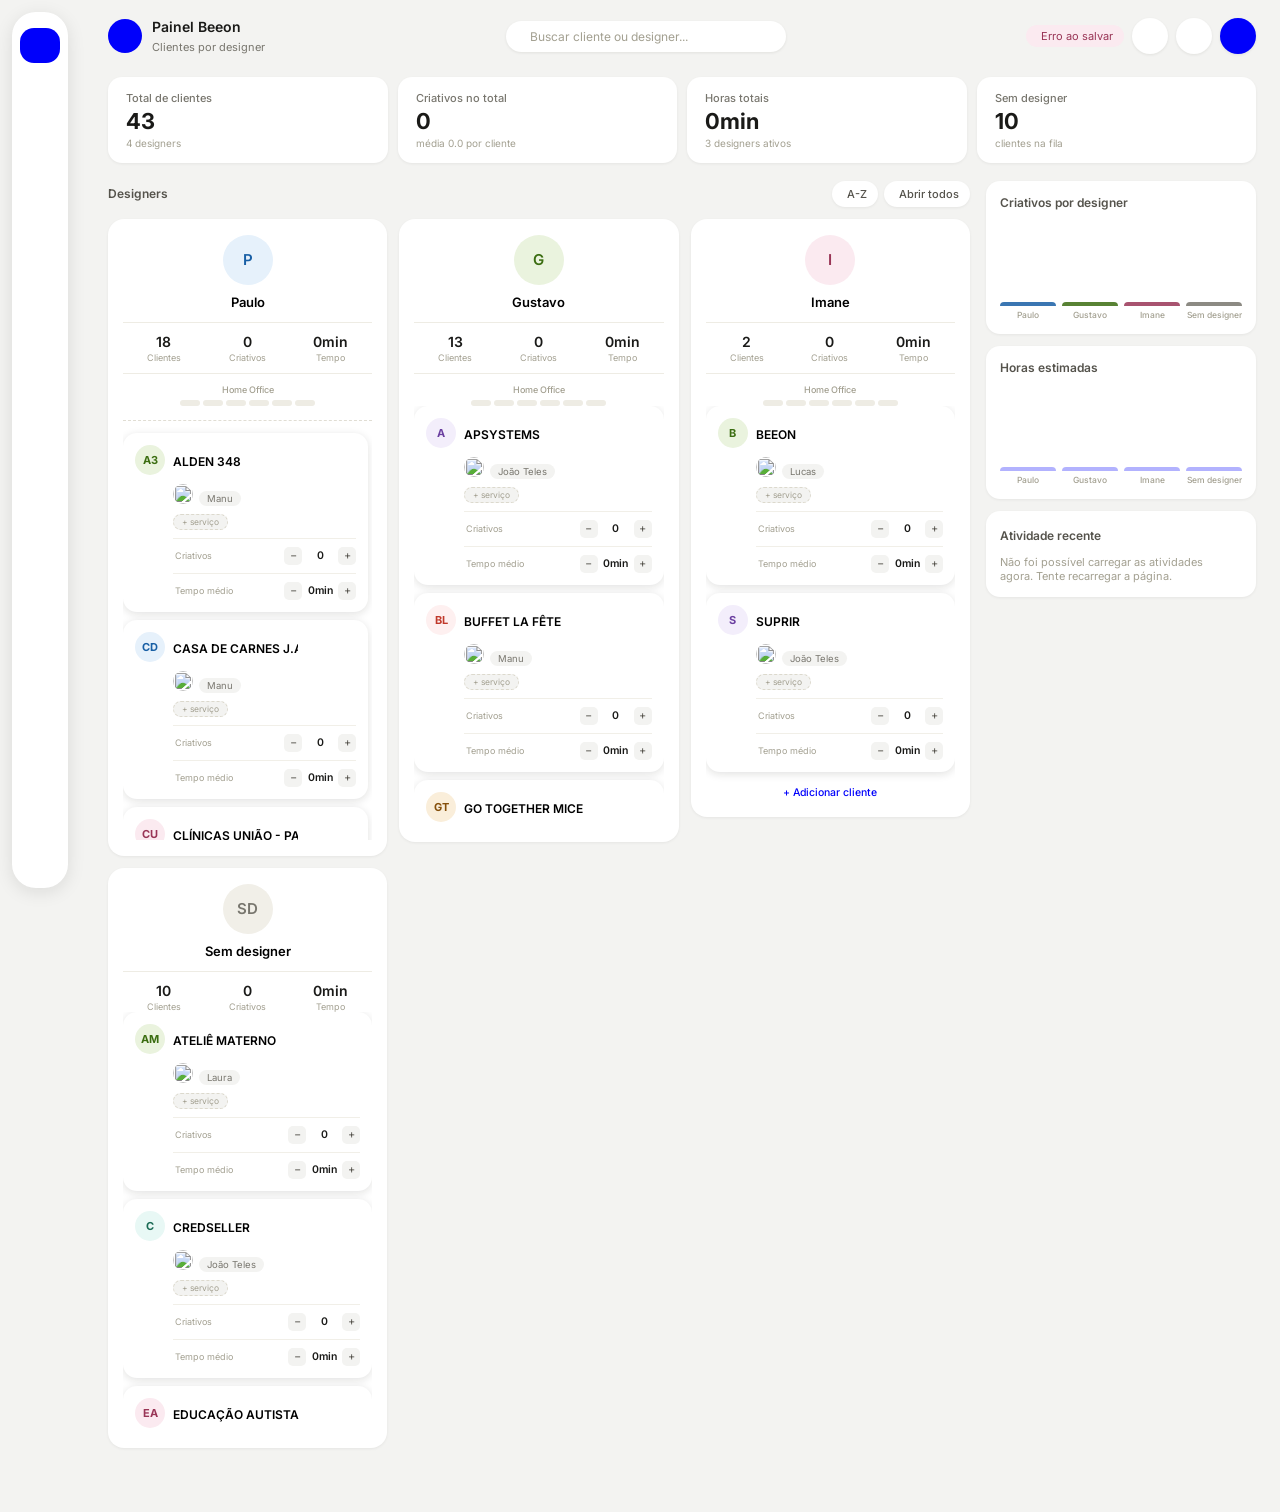
==== index.html @ bb3de246 "Update index.html" ====
<!DOCTYPE html>
<html lang="pt-BR">
<head>
<meta charset="UTF-8">
<title>Painel Beeon — Clientes por Designer</title>
<link rel="preconnect" href="https://fonts.googleapis.com">
<link rel="stylesheet" href="https://fonts.googleapis.com/css2?family=Inter:wght@400;500;600;700&display=swap">
<link rel="stylesheet" href="https://cdn.jsdelivr.net/npm/@tabler/icons-webfont@latest/dist/tabler-icons.min.css">
<link rel="stylesheet" href="style.css">
</head>
<body>

<div class="sidebar">
  <div class="sidebar-top">
    <button class="sb-item active" data-page="designers" onclick="switchPage('designers')"><i class="ti ti-layout-columns"></i><span>Designers</span></button>
    <button class="sb-item" data-page="atendimento" onclick="switchPage('atendimento')"><i class="ti ti-headset"></i><span>Atendimento</span></button>
    <button class="sb-item" data-page="servico" onclick="switchPage('servico')"><i class="ti ti-tag"></i><span>Serviço</span></button>
    <button class="sb-item" data-page="clientes" onclick="switchPage('clientes')"><i class="ti ti-address-book"></i><span>Clientes</span></button>
  </div>
  <div class="sidebar-bottom">
  </div>
</div>

<div class="app-main">

<div class="topbar">
  <div class="brand">
    <div class="brand-dot"><i class="ti ti-layout-columns"></i></div>
    <div class="brand-text">
      <p>Painel Beeon</p>
      <span id="page-subtitle">Clientes por designer</span>
    </div>
  </div>
  <div class="search-bar" onclick="openSearch()">
    <i class="ti ti-search"></i>
    <span>Buscar cliente ou designer...</span>
  </div>
  <div style="display:flex; align-items:center; gap:8px;">
    <span class="sync-status" id="sync-status"><i class="ti ti-cloud"></i> Carregando...</span>
    <div class="icon-btn" title="Desfazer" onclick="undo()"><i class="ti ti-arrow-back-up" id="undo-icon"></i></div>
    <div class="icon-btn" title="Exportar CSV" onclick="exportData()"><i class="ti ti-download"></i></div>
    <div style="position:relative;">
      <div class="icon-btn" title="Adicionar" onclick="toggleAddMenu(event)" style="background:#0000FB;"><i class="ti ti-plus" style="color:#fff;"></i></div>
      <div id="add-menu" style="display:none;position:absolute;top:44px;right:0;background:#fff;border-radius:12px;box-shadow:0 8px 24px rgba(20,20,18,0.16);padding:6px;width:190px;z-index:50;">
        <button onclick="closeAddMenu();openAddDesignerModal()" style="display:flex;align-items:center;gap:8px;padding:8px 10px;border:none;background:none;border-radius:8px;cursor:pointer;font-size:12.5px;font-weight:500;color:#1a1a18;text-align:left;width:100%;" onmouseover="this.style.background='#F3F3F1'" onmouseout="this.style.background='none'"><i class="ti ti-layout-columns" style="font-size:15px;color:#0000FB;"></i>Adicionar designer</button>
        <button onclick="closeAddMenu();openAddAtendModal()" style="display:flex;align-items:center;gap:8px;padding:8px 10px;border:none;background:none;border-radius:8px;cursor:pointer;font-size:12.5px;font-weight:500;color:#1a1a18;text-align:left;width:100%;" onmouseover="this.style.background='#F3F3F1'" onmouseout="this.style.background='none'"><i class="ti ti-headset" style="font-size:15px;color:#0000FB;"></i>Adicionar atendimento</button>
        <button onclick="closeAddMenu();openAddClientModal()" style="display:flex;align-items:center;gap:8px;padding:8px 10px;border:none;background:none;border-radius:8px;cursor:pointer;font-size:12.5px;font-weight:500;color:#1a1a18;text-align:left;width:100%;" onmouseover="this.style.background='#F3F3F1'" onmouseout="this.style.background='none'"><i class="ti ti-user-plus" style="font-size:15px;color:#0000FB;"></i>Adicionar cliente</button>
      </div>
    </div>
  </div>
</div>

<div class="content">

  <div class="page active" id="page-designers">

  <div class="kpi-grid" id="kpi-grid"></div>

  <div class="content-grid">
    <div>
      <div class="section-title">
        <span>Designers</span>
        <div class="section-actions">
          <button class="sort-btn" id="sort-az-btn" onclick="toggleSortAZ()"><i class="ti ti-sort-ascending-letters"></i> A-Z</button>
          <button class="sort-btn" id="expand-all-btn" onclick="expandAll()"><i class="ti ti-arrows-maximize"></i> Abrir todos</button>
        </div>
      </div>
      <div class="designers-grid" id="designers-grid"></div>
    </div>

    <div class="right-col">
      <div class="chart-card">
        <div class="section-title" style="margin-bottom:0;">Criativos por designer</div>
        <div class="chart-bars" id="chart-criativos"></div>
      </div>
      <div class="chart-card">
        <div class="section-title" style="margin-bottom:0;">Horas estimadas</div>
        <div class="chart-bars" id="chart-horas"></div>
      </div>
      <div class="activity-card">
        <div class="section-title" style="margin-bottom:8px;">
          <span>Atividade recente</span>
          <button class="mini-icon-btn" id="refresh-activity-btn" title="Atualizar" onclick="loadDriveActivity()"><i class="ti ti-refresh"></i></button>
        </div>
        <div id="activity-list"></div>
      </div>
    </div>
  </div>

  </div>

  <div class="page" id="page-atendimento">
    <div class="section-title"><span>Atendimento</span></div>
    <div class="designers-grid" id="atendimento-grid"></div>
  </div>

  <div class="page" id="page-servico">
    <div class="section-title"><span>Serviços</span></div>
    <div class="designers-grid" id="servico-grid"></div>
  </div>

  <div class="page" id="page-clientes">
    <div class="section-title">
      <span>Todos os clientes</span>
      <div class="section-actions">
        <button class="sort-btn" id="sort-az-clientes-btn" onclick="toggleSortClientesAZ()"><i class="ti ti-sort-ascending-letters"></i> A-Z</button>
      </div>
    </div>
    <div class="designers-grid" id="clientes-grid" style="grid-template-columns: repeat(auto-fit, minmax(300px, 1fr)); align-items: stretch;"></div>
  </div>


</div>

</div>

<div class="modal-overlay hidden" id="add-client-modal">
  <div class="modal-box">
    <h2><i class="ti ti-user-plus"></i> Novo cliente</h2>
    <div class="modal-field">
      <label>Nome do cliente</label>
      <input type="text" id="new-cliente-nome" placeholder="Ex: Loja Tal">
    </div>
    <div class="modal-field">
      <label>Escopo</label>
      <select id="new-cliente-escopo">
        <option value="INBOUND">Inbound</option>
        <option value="PERFORMANCE" selected>Performance</option>
        <option value="SEO">SEO</option>
        <option value="REDE SOCIAL">Rede Social</option>
      </select>
    </div>
    <div class="modal-field">
      <label>Atendimento</label>
      <input type="text" id="new-cliente-atend" list="atend-list" placeholder="Ex: Manu">
      <datalist id="atend-list"></datalist>
    </div>
    <div class="modal-field">
      <label>Designer</label>
      <select id="new-cliente-designer"></select>
    </div>
    <div class="modal-actions">
      <button class="btn" onclick="closeAddClientModal()">Cancelar</button>
      <button class="btn btn-primary" onclick="submitAddClient()"><i class="ti ti-check"></i> Adicionar</button>
    </div>
  </div>
</div>

<div class="modal-overlay hidden" id="add-designer-modal">
  <div class="modal-box">
    <h2><i class="ti ti-layout-columns"></i> Novo designer</h2>
    <div class="modal-field">
      <label>Nome do designer</label>
      <input type="text" id="new-designer-nome" placeholder="Ex: Fernanda">
    </div>
    <div class="modal-field">
      <label>Especialidade</label>
      <input type="text" id="new-designer-role" placeholder="Ex: Performance, SEO, Social...">
    </div>
    <div class="modal-actions">
      <button class="btn" onclick="closeAddDesignerModal()">Cancelar</button>
      <button class="btn btn-primary" onclick="submitAddDesigner()"><i class="ti ti-check"></i> Adicionar</button>
    </div>
  </div>
</div>

<div class="modal-overlay hidden" id="confirm-remove-modal">
  <div class="modal-box">
    <h2><i class="ti ti-trash"></i> Remover cliente</h2>
    <p id="confirm-remove-text" style="font-size:12.5px;color:#55534c;margin-bottom:16px;line-height:1.5;"></p>
    <div class="modal-actions" style="justify-content:flex-start;flex-wrap:wrap;">
      <button class="btn" onclick="closeConfirmRemove()">Cancelar</button>
      <button class="btn" id="confirm-remove-section-btn">Remover só desta seção</button>
      <button class="btn" id="confirm-remove-all-btn" style="background:#FBEAF0;color:#993556;">Remover de tudo</button>
    </div>
  </div>
</div>

<div class="search-overlay hidden" id="search-overlay" onclick="if(event.target===this) closeSearch()">
  <div class="search-box">
    <div class="search-input-wrap">
      <i class="ti ti-search"></i>
      <input type="text" id="search-input" placeholder="Buscar cliente ou designer..." oninput="runSearch(this.value)">
      <i class="ti ti-x" style="cursor:pointer;" onclick="closeSearch()"></i>
    </div>
    <div class="search-results" id="search-results"></div>
  </div>
</div>

<div class="client-detail-overlay hidden" id="client-detail-overlay" onclick="if(event.target===this) closeClientDetail()">
  <div class="client-detail-box">
    <button class="client-detail-close" onclick="closeClientDetail()"><i class="ti ti-x"></i></button>
    <div id="client-detail-content"></div>
  </div>
</div>

<div class="client-detail-overlay hidden" id="tarefas-modal-overlay" onclick="if(event.target===this) closeTarefasModal()">
  <div class="client-detail-box tarefas-modal-box">
    <button class="client-detail-close" onclick="closeTarefasModal()"><i class="ti ti-x"></i></button>
    <div id="tarefas-modal-content"></div>
  </div>
</div>

<script src="script.js"></script>
</body>
</html>
---- style.css ----
* { box-sizing: border-box; margin: 0; padding: 0; }
  body { font-family: 'Inter', -apple-system, sans-serif; background: #F3F3F1; color: #1a1a18; }

  .sidebar { position: fixed; left: 12px; top: 12px; bottom: 12px; width: 56px; background: #fff; border-radius: 24px; box-shadow: 0 4px 18px rgba(20,20,18,0.1); z-index: 200; display: flex; flex-direction: column; align-items: center; padding: 16px 0; transition: width .18s ease; overflow: hidden; }
  .sidebar:hover { width: 220px; }
  .sidebar-top { display: flex; flex-direction: column; gap: 4px; width: 100%; padding: 0 8px; }
  .sidebar-bottom { margin-top: auto; display: flex; flex-direction: column; gap: 4px; width: 100%; padding: 0 8px; }
  .sb-item { display: flex; align-items: center; justify-content: center; gap: 0; width: 100%; padding: 10px 8px; border-radius: 14px; cursor: pointer; color: #78766e; transition: background .12s, color .12s; white-space: nowrap; background: none; border: none; font-family: inherit; text-align: left; }
  .sidebar:hover .sb-item { justify-content: flex-start; gap: 12px; }
  .sb-item:hover { background: #F3F3F1; color: #1a1a18; }
  .sb-item.active { background: #0000FB; color: #fff; }
  .sb-item i { font-size: 18px; flex-shrink: 0; width: 24px; text-align: center; }
  .sb-item span { font-size: 12.5px; font-weight: 500; opacity: 0; max-width: 0; overflow: hidden; transition: opacity .15s, max-width .18s ease; }
  .sidebar:hover .sb-item span { opacity: 1; max-width: 160px; }
  .sb-avatar-btn { width: 40px; height: 40px; border-radius: 50%; background: #1a1a18; display: flex; align-items: center; justify-content: center; flex-shrink: 0; margin: 0 8px; }
  .sb-avatar-btn i { color: #fff; font-size: 17px; }

  .app-main { padding-left: 84px; }
  .page { display: none; }
  .page.active { display: block; }

  .topbar { display: flex; align-items: center; justify-content: space-between; gap: 16px; padding: 1.1rem 1.5rem 0.6rem; }
  .brand { display: flex; align-items: center; gap: 10px; }
  .brand-dot { width: 34px; height: 34px; background: #0000FB; border-radius: 50%; display: flex; align-items: center; justify-content: center; flex-shrink: 0; }
  .brand-dot i { color: #fff; font-size: 16px; }
  .brand-text p { font-size: 14px; font-weight: 600; }
  .brand-text span { font-size: 11px; color: #78766e; }
  .search-bar { display: flex; align-items: center; gap: 8px; background: #fff; border: none; box-shadow: 0 1px 3px rgba(20,20,18,0.08); border-radius: 24px; padding: 8px 16px; width: 280px; cursor: pointer; transition: box-shadow .12s; }
  .search-bar:hover { box-shadow: 0 2px 8px rgba(20,20,18,0.12); }
  .search-bar i { color: #a3a091; font-size: 16px; }
  .search-bar span { font-size: 12px; color: #a3a091; }
  .icon-btn { width: 36px; height: 36px; border-radius: 50%; background: #fff; border: none; box-shadow: 0 1px 3px rgba(20,20,18,0.08); display: flex; align-items: center; justify-content: center; cursor: pointer; flex-shrink: 0; transition: box-shadow .12s; }
  .icon-btn:hover { box-shadow: 0 2px 8px rgba(20,20,18,0.14); }
  .icon-btn i { font-size: 16px; color: #55534c; }

  .content { padding: 0.8rem 1.5rem 4rem; }

  .kpi-grid { display: grid; grid-template-columns: repeat(4, 1fr); gap: 10px; margin-bottom: 18px; }
  .kpi-card { background: #fff; border-radius: 14px; padding: 14px 18px; box-shadow: 0 1px 3px rgba(20,20,18,0.06); cursor: default; }
  .kpi-label { font-size: 11px; color: #78766e; margin-bottom: 5px; font-weight: 500; }
  .kpi-value { font-size: 22px; font-weight: 700; line-height: 1; }
  .kpi-sub { font-size: 10px; color: #a3a091; margin-top: 5px; }

  .content-grid { display: grid; grid-template-columns: 1fr 270px; gap: 16px; align-items: start; }

  .section-title { font-size: 12px; font-weight: 600; color: #55534c; margin-bottom: 12px; display: flex; align-items: center; justify-content: space-between; gap: 8px; flex-wrap: wrap; }
  .section-actions { display: flex; align-items: center; gap: 6px; flex-wrap: wrap; }
  .sort-btn { font-size: 11px; font-weight: 500; padding: 6px 11px; border-radius: 20px; border: none; background: #fff; color: #55534c; cursor: pointer; display: inline-flex; align-items: center; gap: 4px; transition: all .12s; font-family: inherit; box-shadow: 0 1px 3px rgba(20,20,18,0.06); }
  .sort-btn:hover { box-shadow: 0 2px 8px rgba(20,20,18,0.12); }
  .sort-btn.active { background: #0000FB; color: #fff; box-shadow: none; }
  .sort-btn.primary { background: #0000FB; color: #fff; }
  .sort-btn.primary:hover { background: #0000d4; }

  .designers-grid { display: grid; grid-template-columns: repeat(auto-fit, minmax(210px, 1fr)); gap: 12px; align-items: start; }
  .designer-card { background: #fff; border-radius: 16px; padding: 16px 15px; transition: box-shadow .15s; position: relative; box-shadow: 0 1px 3px rgba(20,20,18,0.06); }
  .designer-card:hover { box-shadow: 0 3px 12px rgba(20,20,18,0.1); }
  .designer-card.expanded { box-shadow: 0 1px 3px rgba(20,20,18,0.06); }
  .designer-card.drag-over { outline: 2px dashed #0000FB; outline-offset: 3px; }
  .dcard-top { text-align: center; cursor: pointer; min-height: 128px; display: flex; flex-direction: column; }
  .dcard-top-spacer { flex: 1; min-height: 4px; }
  .dcard-actions { position: absolute; top: 10px; right: 10px; display: flex; gap: 2px; opacity: 0; transition: opacity .12s; }
  .designer-card:hover .dcard-actions { opacity: 1; }
  .mini-icon-btn { width: 22px; height: 22px; border-radius: 6px; background: transparent; border: none; display: flex; align-items: center; justify-content: center; cursor: pointer; color: #b8b4a6; font-size: 13px; }
  .mini-icon-btn:hover { background: #f1efe8; color: #55534c; }
  .mini-icon-btn.danger:hover { color: #c0392b; }
  .avatar-wrap { position: relative; width: 50px; margin: 0 auto 8px; }
  .avatar { width: 50px; height: 50px; border-radius: 50%; display: flex; align-items: center; justify-content: center; font-size: 15px; font-weight: 600; overflow: hidden; }
  .avatar-edit-btn { position: absolute; bottom: -2px; right: -2px; width: 18px; height: 18px; border-radius: 50%; background: #fff; box-shadow: 0 1px 3px rgba(20,20,18,0.25); border: none; display: flex; align-items: center; justify-content: center; cursor: pointer; opacity: 0; transition: opacity .12s; }
  .avatar-edit-btn i { font-size: 10px; color: #55534c; }
  .designer-card:hover .avatar-edit-btn { opacity: 1; }
  .designer-name-input { font-size: 13px; font-weight: 600; text-align: center; border: none; background: transparent; width: 100%; outline: none; font-family: inherit; border-radius: 6px; padding: 1px 2px; }
  .designer-name-input:focus { background: #f1efe8; }
  .designer-role { font-size: 10px; color: #a3a091; margin-top: 2px; margin-bottom: 12px; }
  .designer-stats-row { display: flex; justify-content: space-around; border-top: 1px solid #eeece4; padding-top: 10px; }
  .home-office-row { margin-top: 10px; padding-top: 10px; border-top: 1px solid #eeece4; }
  .ho-label { font-size: 9px; color: #a3a091; text-align: center; margin-bottom: 5px; font-weight: 500; }
  .ho-bars { display: flex; gap: 3px; justify-content: center; }
  .ho-bar { width: 100%; max-width: 20px; height: 6px; border-radius: 3px; background: #eeece4; cursor: pointer; transition: background .12s; flex: 1; }
  .ho-bar:hover { background: #d9d6ca; }
  .ho-bar.filled { background: #3B9B3B; }
  .ho-bar.filled:hover { background: #2f7e2f; }
  .dstat { display: flex; flex-direction: column; align-items: center; gap: 2px; }
  .dstat-num { font-size: 14px; font-weight: 600; }
  .dstat-label { font-size: 9px; color: #a3a091; }

  .clients-inner { max-height: 0; overflow: hidden; transition: max-height .3s ease; }
  .expanded .clients-inner { max-height: calc(100vh - 320px); overflow-y: auto; margin-top: 14px; padding-top: 12px; padding-right: 4px; border-top: 1px dashed #e0ddd3; }
  #designers-grid .clients-inner { max-height: calc(100vh - 480px); overflow-y: auto; overscroll-behavior: contain; }
  .clients-inner::-webkit-scrollbar { width: 6px; }
  .clients-inner::-webkit-scrollbar-thumb { background: #dcd9cd; border-radius: 4px; }
  .clients-inner::-webkit-scrollbar-thumb:hover { background: #b8b4a6; }
  .client-card { background: #fff; border-radius: 14px; padding: 12px; margin-bottom: 8px; cursor: grab; box-shadow: 0 2px 8px rgba(20,20,18,0.13); transition: box-shadow .1s; display: flex; flex-direction: column; height: 100%; }
  .client-card:hover { box-shadow: 0 4px 14px rgba(20,20,18,0.18); }
  .client-card.dragging { opacity: 0.35; }
  .client-top-row { display: flex; align-items: center; gap: 8px; }
  .client-icon { width: 30px; height: 30px; border-radius: 50%; display: flex; align-items: center; justify-content: center; font-size: 11px; font-weight: 700; flex-shrink: 0; }
  .client-name-wrap { flex: 1; min-width: 0; }
  .client-name-input { font-size: 12px; font-weight: 600; border: none; background: transparent; width: 100%; outline: none; font-family: inherit; border-radius: 4px; padding: 1px 3px; margin-left: -3px; }
  .client-name-input:focus { background: #f4f3ef; }
  .client-actions { display: flex; gap: 0; opacity: 0; transition: opacity .1s; flex-shrink: 0; }
  .client-card:hover .client-actions { opacity: 1; }
  .client-atend { font-size: 9.5px; color: #78766e; cursor: pointer; background: #F3F3F1; border-radius: 8px; padding: 2px 8px; display: inline-block; margin-top: 8px; margin-left: 38px; }
  .client-atend-input { font-size: 9.5px; border: 1px solid #0000FB; background: #E6E6FE; border-radius: 8px; padding: 2px 8px; font-family: inherit; outline: none; margin-top: 8px; margin-left: 38px; width: 90px; }
  .client-tags-row { display: flex; gap: 4px; flex-wrap: wrap; margin-top: 8px; margin-left: 38px; align-items: center; }
  .tag { font-size: 8.5px; font-weight: 600; padding: 2px 8px; border-radius: 10px; display: inline-flex; align-items: center; gap: 2px; }
  .tag .tag-x { cursor: pointer; opacity: 0.6; margin-left: 1px; }
  .tag .tag-x:hover { opacity: 1; }
  .add-tag-btn { font-size: 8.5px; color: #a3a091; background: #F3F3F1; border: 1px dashed #dcd9cd; border-radius: 10px; padding: 2px 8px; cursor: pointer; font-family: inherit; }
  .add-tag-btn:hover { border-color: #0000FB; color: #0000FB; }
  .client-ctrl-row { display: flex; align-items: center; gap: 10px; margin-top: 8px; margin-left: 38px; padding-top: 8px; border-top: 1px solid #f1efe8; }
  .ctrl-label { font-size: 9px; color: #a3a091; display: flex; align-items: center; gap: 2px; }
  .ctrl-group { display: flex; align-items: center; gap: 3px; margin-left: auto; }
  .ctrl-btn { width: 18px; height: 18px; border: none; border-radius: 5px; background: #F3F3F1; cursor: pointer; font-size: 11px; line-height: 1; display: flex; align-items: center; justify-content: center; padding: 0; font-family: inherit; color: #55534c; }
  .ctrl-btn:hover { background: #0000FB; color: #fff; }
  .ctrl-val { font-size: 10.5px; font-weight: 600; min-width: 30px; text-align: center; cursor: pointer; }
  .ctrl-input { font-size: 10.5px; font-weight: 600; width: 34px; text-align: center; border: 1px solid #0000FB; border-radius: 4px; padding: 0px 2px; outline: none; font-family: inherit; background: #E6E6FE; }
  .add-client-mini { font-size: 10.5px; color: #0000FB; font-weight: 500; text-align: center; padding: 6px 0 2px; cursor: pointer; }
  .add-client-mini:hover { text-decoration: underline; }

  .right-col { display: flex; flex-direction: column; gap: 12px; }
  .chart-card { background: #fff; border-radius: 14px; box-shadow: 0 1px 3px rgba(20,20,18,0.06); padding: 14px; }
  .chart-bars { display: flex; align-items: flex-end; gap: 6px; height: 100px; margin-top: 10px; }
  .cbar-wrap { display: flex; flex-direction: column; align-items: center; justify-content: flex-end; gap: 4px; flex: 1; min-width: 0; height: 100%; }
  .cbar { width: 100%; border-radius: 4px 4px 0 0; transition: height .4s; min-height: 4px; flex-shrink: 0; }
  .cbar-label { font-size: 8.5px; color: #a3a091; white-space: nowrap; font-weight: 500; overflow: hidden; text-overflow: ellipsis; max-width: 100%; }
  .activity-card { background: #fff; border-radius: 14px; box-shadow: 0 1px 3px rgba(20,20,18,0.06); padding: 14px; }
  #activity-list { max-height: 280px; overflow-y: auto; padding-right: 4px; }
  .activity-item { display: flex; align-items: center; gap: 8px; padding: 7px 0; border-bottom: 1px solid #f1efe8; }
  .activity-item:last-child { border-bottom: none; }
  .act-dot { width: 6px; height: 6px; border-radius: 50%; flex-shrink: 0; }
  .act-text { font-size: 10.5px; flex: 1; }
  .activity-loading { display: flex; align-items: center; gap: 8px; padding: 10px 0; font-size: 11px; color: #a3a091; }
  .activity-spinner { width: 14px; height: 14px; border-radius: 50%; border: 2px solid #e0ddd3; border-top-color: #0000FB; flex-shrink: 0; animation: activity-spin .7s linear infinite; }
  @keyframes activity-spin { to { transform: rotate(360deg); } }
  #refresh-activity-btn.spinning i { animation: activity-spin .7s linear infinite; }
  .act-time { font-size: 9.5px; color: #a3a091; }

  .modal-overlay { position: fixed; inset: 0; background: rgba(20,20,18,0.4); display: flex; align-items: center; justify-content: center; z-index: 1000; }
  .modal-overlay.hidden { display: none; }
  .modal-box { background: #fff; border-radius: 14px; padding: 20px 22px; width: 360px; max-width: 92vw; box-shadow: 0 12px 40px rgba(0,0,0,0.2); }
  .modal-box h2 { font-size: 15px; font-weight: 600; margin-bottom: 16px; display: flex; align-items: center; gap: 7px; }
  .modal-box h2 i { color: #0000FB; }
  .modal-field { margin-bottom: 11px; display: flex; flex-direction: column; gap: 4px; }
  .modal-field label { font-size: 11px; color: #78766e; font-weight: 600; }
  .modal-field input, .modal-field select { font-size: 13px; padding: 8px 10px; border: 1px solid #dcd9cd; border-radius: 8px; background: #FAF9F5; outline: none; font-family: inherit; }
  .modal-field input:focus, .modal-field select:focus { border-color: #0000FB; background: #fff; }
  .modal-actions { display: flex; justify-content: flex-end; gap: 8px; margin-top: 16px; }
  .btn { font-size: 12px; padding: 8px 15px; border: 1px solid #dcd9cd; border-radius: 8px; background: #fff; cursor: pointer; font-family: inherit; }
  .btn:hover { background: #f1efe8; }
  .btn-primary { background: #0000FB; color: #fff; border-color: #0000FB; }
  .btn-primary:hover { background: #0000d4; }

  .search-overlay { position: fixed; inset: 0; background: rgba(0,0,0,0.35); display: flex; align-items: flex-start; justify-content: center; padding-top: 90px; z-index: 1000; }
  .search-overlay.hidden { display: none; }
  .client-detail-overlay { position: fixed; inset: 0; background: rgba(0,0,0,0.45); display: flex; align-items: center; justify-content: center; z-index: 1100; }
  .client-detail-overlay.hidden { display: none; }
  .client-detail-box { background: #F3F3F1; border-radius: 20px; width: 94vw; height: 92vh; max-width: 1100px; overflow-y: auto; padding: 24px; position: relative; }
  .client-detail-close { position: absolute; top: 18px; right: 18px; width: 36px; height: 36px; border-radius: 50%; background: #fff; box-shadow: 0 1px 3px rgba(20,20,18,0.1); border: none; cursor: pointer; font-size: 16px; }
  .search-box { background: #fff; border-radius: 16px; width: 460px; max-width: 92vw; box-shadow: 0 12px 40px rgba(0,0,0,0.18); overflow: hidden; max-height: 70vh; display: flex; flex-direction: column; }
  .search-input-wrap { display: flex; align-items: center; gap: 10px; padding: 14px 16px; border-bottom: 1px solid #eeece4; flex-shrink: 0; }
  .search-input-wrap i { color: #a3a091; font-size: 18px; }
  .search-input-wrap input { border: none; outline: none; background: transparent; font-size: 14px; flex: 1; font-family: inherit; }
  .search-results { overflow-y: auto; padding: 6px 0; }
  .search-label { font-size: 11px; color: #a3a091; padding: 8px 16px 4px; font-weight: 600; }
  .search-result { display: flex; align-items: center; gap: 10px; padding: 9px 16px; cursor: pointer; }
  .search-result:hover { background: #f1efe8; }
  .search-result .sr-name { font-size: 12.5px; font-weight: 500; }
  .search-result .sr-meta { font-size: 11px; color: #a3a091; margin-left: auto; }
  .search-empty { font-size: 12px; color: #a3a091; padding: 20px 16px; text-align: center; }

  .sync-status { font-size: 11px; color: #3B6D11; background: #EAF3DE; padding: 4px 11px; border-radius: 20px; display: inline-flex; align-items: center; gap: 4px; white-space: nowrap; transition: background .2s, color .2s; }
  .sync-status.saving { color: #854F0B; background: #FAEEDA; }
  .sync-status.error { color: #993556; background: #FBEAF0; }

  @media (max-width: 820px) {
    .content-grid { grid-template-columns: 1fr; }
    .kpi-grid { grid-template-columns: repeat(2, 1fr); }
    .search-bar { width: 160px; }
    .search-bar span { display: none; }
  }
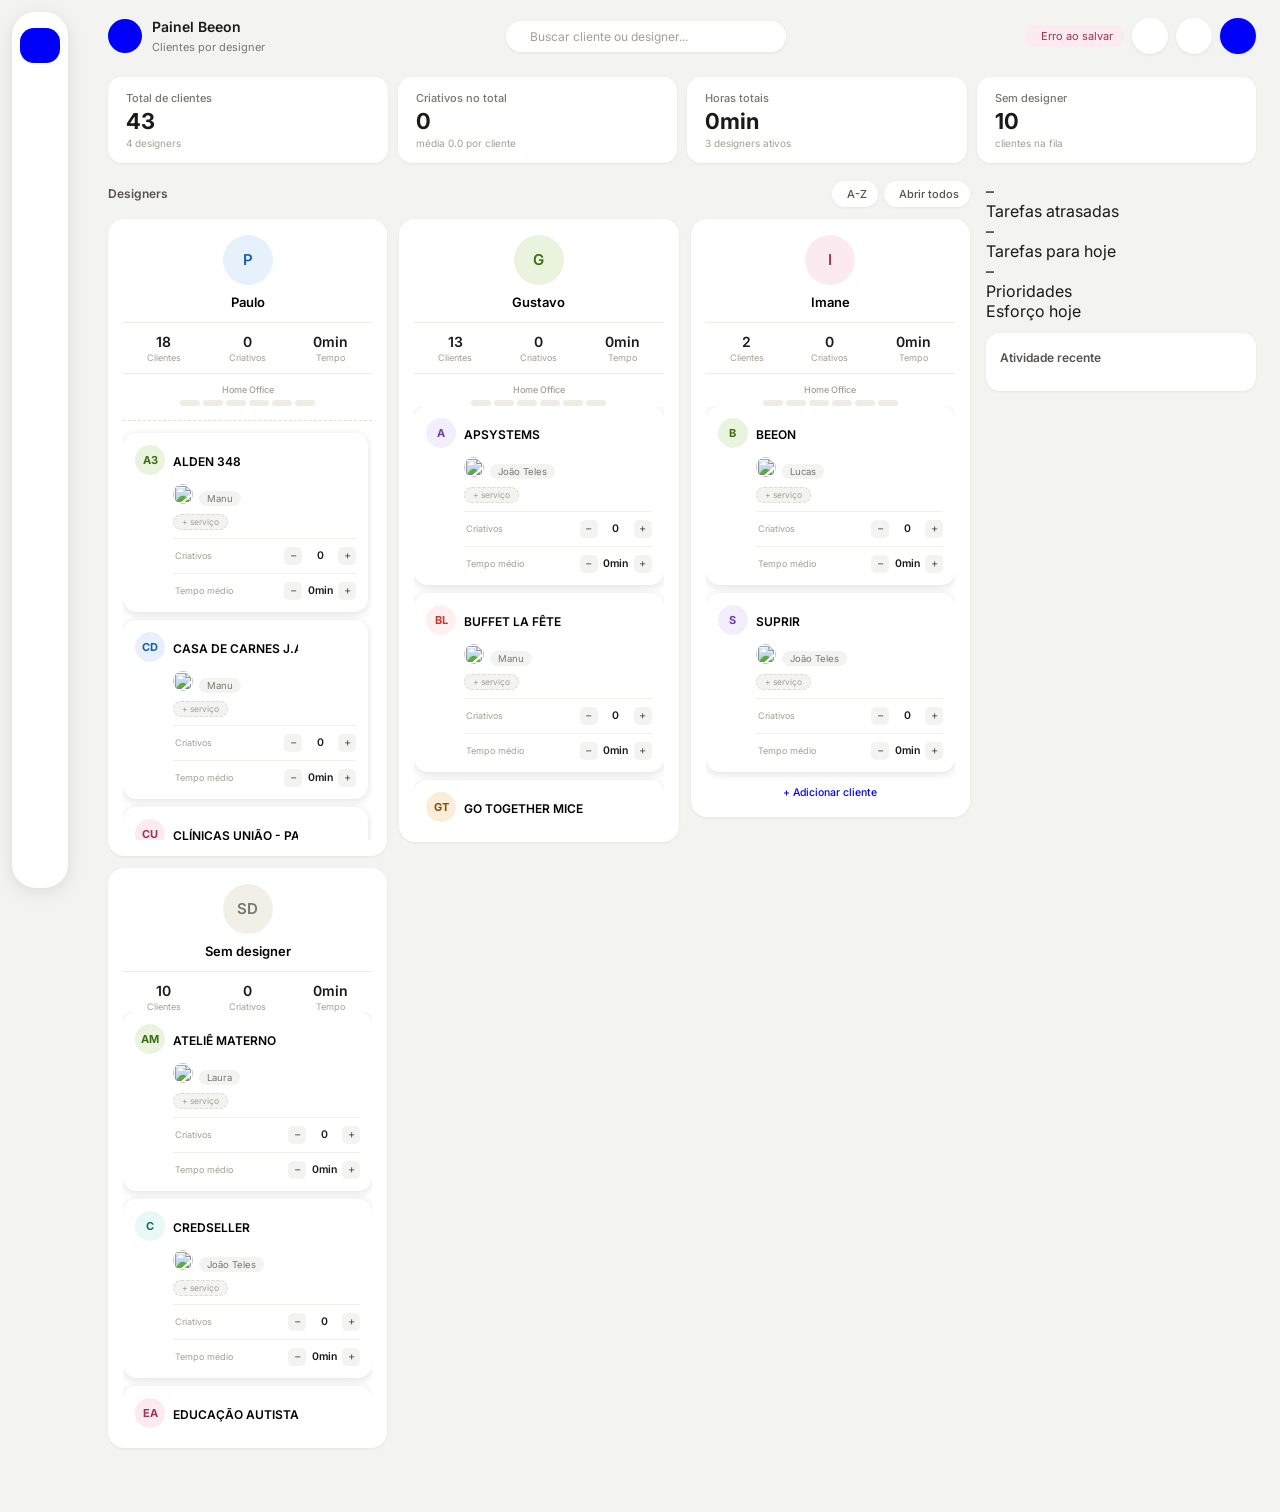
==== commit 9a4fd345: "Update index.html" ====
--- a/index.html
+++ b/index.html
@@ -69,13 +69,39 @@
     </div>
 
     <div class="right-col">
-      <div class="chart-card">
-        <div class="section-title" style="margin-bottom:0;">Criativos por designer</div>
-        <div class="chart-bars" id="chart-criativos"></div>
-      </div>
-      <div class="chart-card">
-        <div class="section-title" style="margin-bottom:0;">Horas estimadas</div>
-        <div class="chart-bars" id="chart-horas"></div>
+      <div class="runrun-kpi-grid" id="runrun-kpi-grid">
+        <div class="runrun-kpi-card" onclick="abrirTarefasModalGeral('atrasadas')">
+          <div class="runrun-kpi-top">
+            <div class="runrun-kpi-icon" style="background:#FCE9EE;color:#C0396B;"><i class="ti ti-alert-triangle"></i></div>
+            <i class="ti ti-arrow-up-right runrun-kpi-arrow"></i>
+          </div>
+          <div class="runrun-kpi-num" id="kpi-runrun-atrasadas">–</div>
+          <div class="runrun-kpi-label">Tarefas atrasadas</div>
+        </div>
+        <div class="runrun-kpi-card" onclick="abrirTarefasModalGeral('hoje')">
+          <div class="runrun-kpi-top">
+            <div class="runrun-kpi-icon" style="background:#FDF1DC;color:#B8791B;"><i class="ti ti-calendar-due"></i></div>
+            <i class="ti ti-arrow-up-right runrun-kpi-arrow"></i>
+          </div>
+          <div class="runrun-kpi-num" id="kpi-runrun-hoje">–</div>
+          <div class="runrun-kpi-label">Tarefas para hoje</div>
+        </div>
+        <div class="runrun-kpi-card" onclick="abrirTarefasModalGeral('prioridades')">
+          <div class="runrun-kpi-top">
+            <div class="runrun-kpi-icon" style="background:#E6F1FB;color:#185FA5;"><i class="ti ti-flag-filled"></i></div>
+            <i class="ti ti-arrow-up-right runrun-kpi-arrow"></i>
+          </div>
+          <div class="runrun-kpi-num" id="kpi-runrun-prioridades">–</div>
+          <div class="runrun-kpi-label">Prioridades</div>
+        </div>
+        <div class="runrun-kpi-card" onclick="abrirTarefasModalGeral('esforco')">
+          <div class="runrun-kpi-top">
+            <div class="runrun-kpi-icon" style="background:#EEF6E7;color:#5A9A34;"><i class="ti ti-chart-bar"></i></div>
+            <i class="ti ti-arrow-up-right runrun-kpi-arrow"></i>
+          </div>
+          <div class="runrun-kpi-esforco-row" id="kpi-runrun-esforco"></div>
+          <div class="runrun-kpi-label">Esforço hoje</div>
+        </div>
       </div>
       <div class="activity-card">
         <div class="section-title" style="margin-bottom:8px;">
--- a/style.css
+++ b/style.css
@@ -72,6 +72,7 @@
   .designer-name-input:focus { background: #f1efe8; }
   .designer-role { font-size: 10px; color: #a3a091; margin-top: 2px; margin-bottom: 12px; }
   .designer-stats-row { display: flex; justify-content: space-around; border-top: 1px solid #eeece4; padding-top: 10px; }
+  .runrun-stats-row { margin-top: 12px; }
   .home-office-row { margin-top: 10px; padding-top: 10px; border-top: 1px solid #eeece4; }
   .ho-label { font-size: 9px; color: #a3a091; text-align: center; margin-bottom: 5px; font-weight: 500; }
   .ho-bars { display: flex; gap: 3px; justify-content: center; }
@@ -156,6 +157,30 @@
   .client-detail-overlay.hidden { display: none; }
   .client-detail-box { background: #F3F3F1; border-radius: 20px; width: 94vw; height: 92vh; max-width: 1100px; overflow-y: auto; padding: 24px; position: relative; }
   .client-detail-close { position: absolute; top: 18px; right: 18px; width: 36px; height: 36px; border-radius: 50%; background: #fff; box-shadow: 0 1px 3px rgba(20,20,18,0.1); border: none; cursor: pointer; font-size: 16px; }
+  .tarefas-modal-box { max-width: 720px; }
+  .tarefas-modal-header { display: flex; align-items: center; gap: 12px; margin-bottom: 20px; }
+  .tarefas-modal-avatar { width: 48px; height: 48px; border-radius: 50%; display: flex; align-items: center; justify-content: center; font-size: 24px; flex-shrink: 0; }
+  .tarefas-modal-title { font-size: 18px; font-weight: 600; }
+  .tarefas-modal-subtitle { font-size: 12px; color: #78766e; }
+  .tarefas-tabs { display: flex; gap: 4px; background: #EAE8E0; border-radius: 14px; padding: 4px; margin-bottom: 18px; }
+  .tarefas-tab { flex: 1; border: none; background: none; padding: 10px 12px; border-radius: 10px; font-size: 12.5px; font-weight: 600; cursor: pointer; color: #78766e; transition: background .15s, color .15s; }
+  .tarefas-tab.active { background: #fff; color: #1a1a18; box-shadow: 0 1px 3px rgba(20,20,18,0.1); }
+  .tarefas-tab .tarefas-tab-count { font-weight: 700; }
+  .tarefas-lista-item { background: #fff; border-radius: 14px; padding: 14px 16px; margin-bottom: 10px; display: flex; align-items: center; justify-content: space-between; gap: 12px; box-shadow: 0 2px 8px rgba(20,20,18,0.06); }
+  .tarefas-lista-item-info { min-width: 0; }
+  .tarefas-lista-item-titulo { font-size: 13px; font-weight: 600; margin-bottom: 7px; overflow: hidden; text-overflow: ellipsis; white-space: nowrap; display: flex; align-items: center; gap: 5px; }
+  .tarefas-lista-item-badges { display: flex; align-items: center; gap: 6px; flex-wrap: wrap; }
+  .tarefas-badge { font-size: 10px; font-weight: 600; padding: 3px 9px; border-radius: 7px; white-space: nowrap; }
+  .tarefas-badge-status { background: #F1EFE8; color: #78766e; }
+  .tarefas-lista-item-right { display: flex; align-items: center; gap: 10px; flex-shrink: 0; }
+  .tarefas-data-texto { font-size: 11px; color: #a3a091; white-space: nowrap; }
+  .tarefas-prazo-pill { font-size: 10.5px; font-weight: 600; padding: 4px 10px; border-radius: 8px; white-space: nowrap; }
+  .tarefas-lista-item-link { flex-shrink: 0; width: 28px; height: 28px; border-radius: 50%; background: #F3F3F1; display: flex; align-items: center; justify-content: center; color: #55534c; text-decoration: none; font-size: 13px; }
+  .tarefas-lista-item-link:hover { background: #E6F1FB; color: #0000FB; }
+  .tarefas-lista-vazio { font-size: 12px; color: #a3a091; text-align: center; padding: 30px 0; }
+  .dstat-clicavel { cursor: pointer; border-radius: 10px; transition: background .15s; padding: 4px 6px; margin: -4px -6px; }
+  .dstat-clicavel:hover { background: rgba(0,0,0,0.05); }
+  .client-tarefas-badge { font-size: 9.5px; font-weight: 600; color: #185FA5; background: #E6F1FB; padding: 2px 8px; border-radius: 8px; display: inline-flex; align-items: center; gap: 4px; margin-top: 8px; margin-left: 38px; }
   .search-box { background: #fff; border-radius: 16px; width: 460px; max-width: 92vw; box-shadow: 0 12px 40px rgba(0,0,0,0.18); overflow: hidden; max-height: 70vh; display: flex; flex-direction: column; }
   .search-input-wrap { display: flex; align-items: center; gap: 10px; padding: 14px 16px; border-bottom: 1px solid #eeece4; flex-shrink: 0; }
   .search-input-wrap i { color: #a3a091; font-size: 18px; }
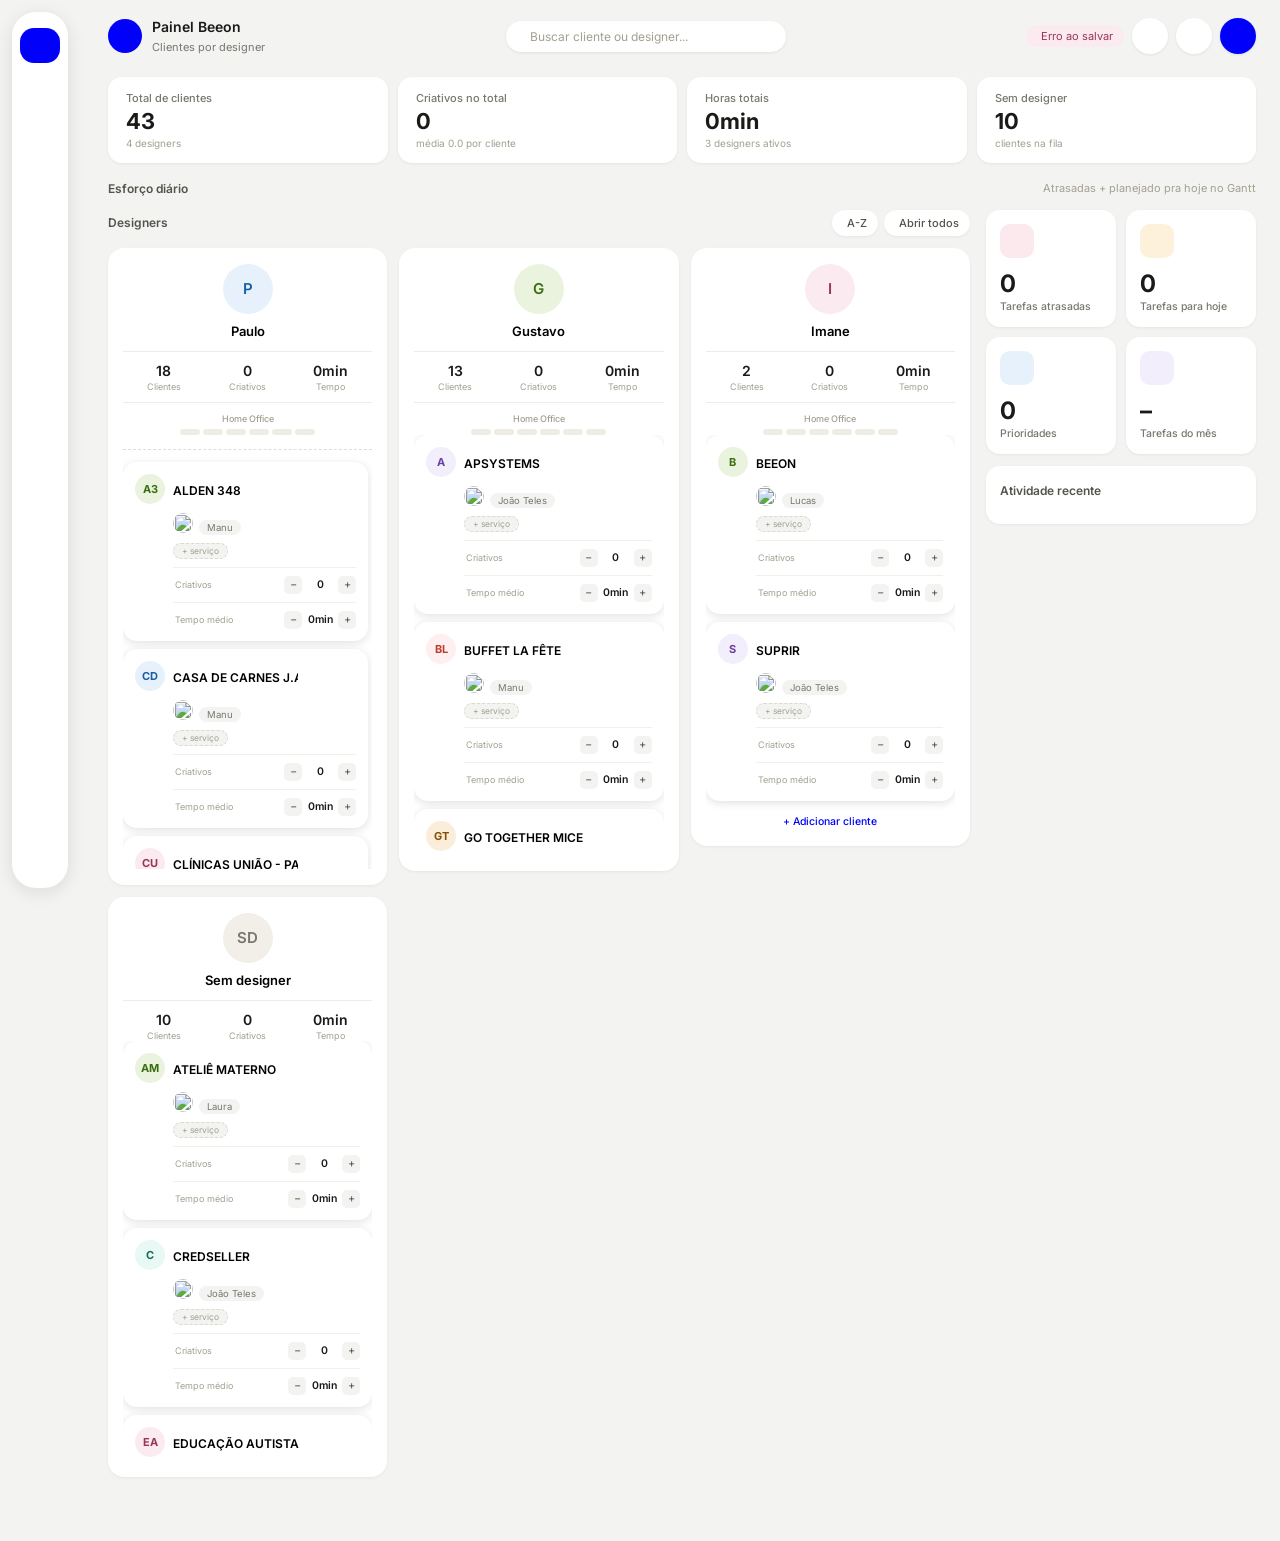
==== commit ea5403cf: "Update index.html" ====
--- a/index.html
+++ b/index.html
@@ -56,6 +56,14 @@
 
   <div class="kpi-grid" id="kpi-grid"></div>
 
+  <div class="esforco-diario-card">
+    <div class="section-title" style="margin-bottom:14px;">
+      <span>Esforço diário</span>
+      <span style="font-weight:400;color:#a3a091;font-size:11px;">Atrasadas + planejado pra hoje no Gantt</span>
+    </div>
+    <div id="esforco-diario-lista"></div>
+  </div>
+
   <div class="content-grid">
     <div>
       <div class="section-title">
@@ -94,13 +102,13 @@
           <div class="runrun-kpi-num" id="kpi-runrun-prioridades">–</div>
           <div class="runrun-kpi-label">Prioridades</div>
         </div>
-        <div class="runrun-kpi-card" onclick="abrirTarefasModalGeral('esforco')">
-          <div class="runrun-kpi-top">
-            <div class="runrun-kpi-icon" style="background:#EEF6E7;color:#5A9A34;"><i class="ti ti-chart-bar"></i></div>
-            <i class="ti ti-arrow-up-right runrun-kpi-arrow"></i>
-          </div>
-          <div class="runrun-kpi-esforco-row" id="kpi-runrun-esforco"></div>
-          <div class="runrun-kpi-label">Esforço hoje</div>
+        <div class="runrun-kpi-card" onclick="abrirTarefasModalGeral('mes')">
+          <div class="runrun-kpi-top">
+            <div class="runrun-kpi-icon" style="background:#F3EEFB;color:#6B3FA0;"><i class="ti ti-calendar-stats"></i></div>
+            <i class="ti ti-arrow-up-right runrun-kpi-arrow"></i>
+          </div>
+          <div class="runrun-kpi-num" id="kpi-runrun-mes">–</div>
+          <div class="runrun-kpi-label">Tarefas do mês</div>
         </div>
       </div>
       <div class="activity-card">
--- a/style.css
+++ b/style.css
@@ -119,11 +119,18 @@
   .add-client-mini:hover { text-decoration: underline; }
 
   .right-col { display: flex; flex-direction: column; gap: 12px; }
-  .chart-card { background: #fff; border-radius: 14px; box-shadow: 0 1px 3px rgba(20,20,18,0.06); padding: 14px; }
-  .chart-bars { display: flex; align-items: flex-end; gap: 6px; height: 100px; margin-top: 10px; }
-  .cbar-wrap { display: flex; flex-direction: column; align-items: center; justify-content: flex-end; gap: 4px; flex: 1; min-width: 0; height: 100%; }
-  .cbar { width: 100%; border-radius: 4px 4px 0 0; transition: height .4s; min-height: 4px; flex-shrink: 0; }
-  .cbar-label { font-size: 8.5px; color: #a3a091; white-space: nowrap; font-weight: 500; overflow: hidden; text-overflow: ellipsis; max-width: 100%; }
+  .runrun-kpi-grid { display: grid; grid-template-columns: 1fr 1fr; gap: 10px; }
+  .runrun-kpi-card { background: #fff; border-radius: 14px; box-shadow: 0 1px 3px rgba(20,20,18,0.06); padding: 14px; cursor: pointer; transition: box-shadow .15s, transform .15s; }
+  .runrun-kpi-card:hover { box-shadow: 0 4px 14px rgba(20,20,18,0.1); transform: translateY(-1px); }
+  .runrun-kpi-top { display: flex; align-items: center; justify-content: space-between; margin-bottom: 14px; }
+  .runrun-kpi-icon { width: 34px; height: 34px; border-radius: 10px; display: flex; align-items: center; justify-content: center; font-size: 16px; }
+  .runrun-kpi-arrow { font-size: 15px; color: #d3d1c7; }
+  .runrun-kpi-num { font-size: 24px; font-weight: 700; line-height: 1; margin-bottom: 4px; }
+  .runrun-kpi-label { font-size: 10.5px; color: #78766e; font-weight: 500; }
+  .runrun-kpi-esforco-row { display: flex; gap: 10px; margin-bottom: 4px; }
+  .runrun-kpi-esforco-item { display: flex; flex-direction: column; align-items: center; gap: 2px; }
+  .runrun-kpi-esforco-avatar { width: 24px; height: 24px; border-radius: 50%; display: flex; align-items: center; justify-content: center; font-size: 9px; font-weight: 700; }
+  .runrun-kpi-esforco-tempo { font-size: 10px; font-weight: 700; }
   .activity-card { background: #fff; border-radius: 14px; box-shadow: 0 1px 3px rgba(20,20,18,0.06); padding: 14px; }
   #activity-list { max-height: 280px; overflow-y: auto; padding-right: 4px; }
   .activity-item { display: flex; align-items: center; gap: 8px; padding: 7px 0; border-bottom: 1px solid #f1efe8; }
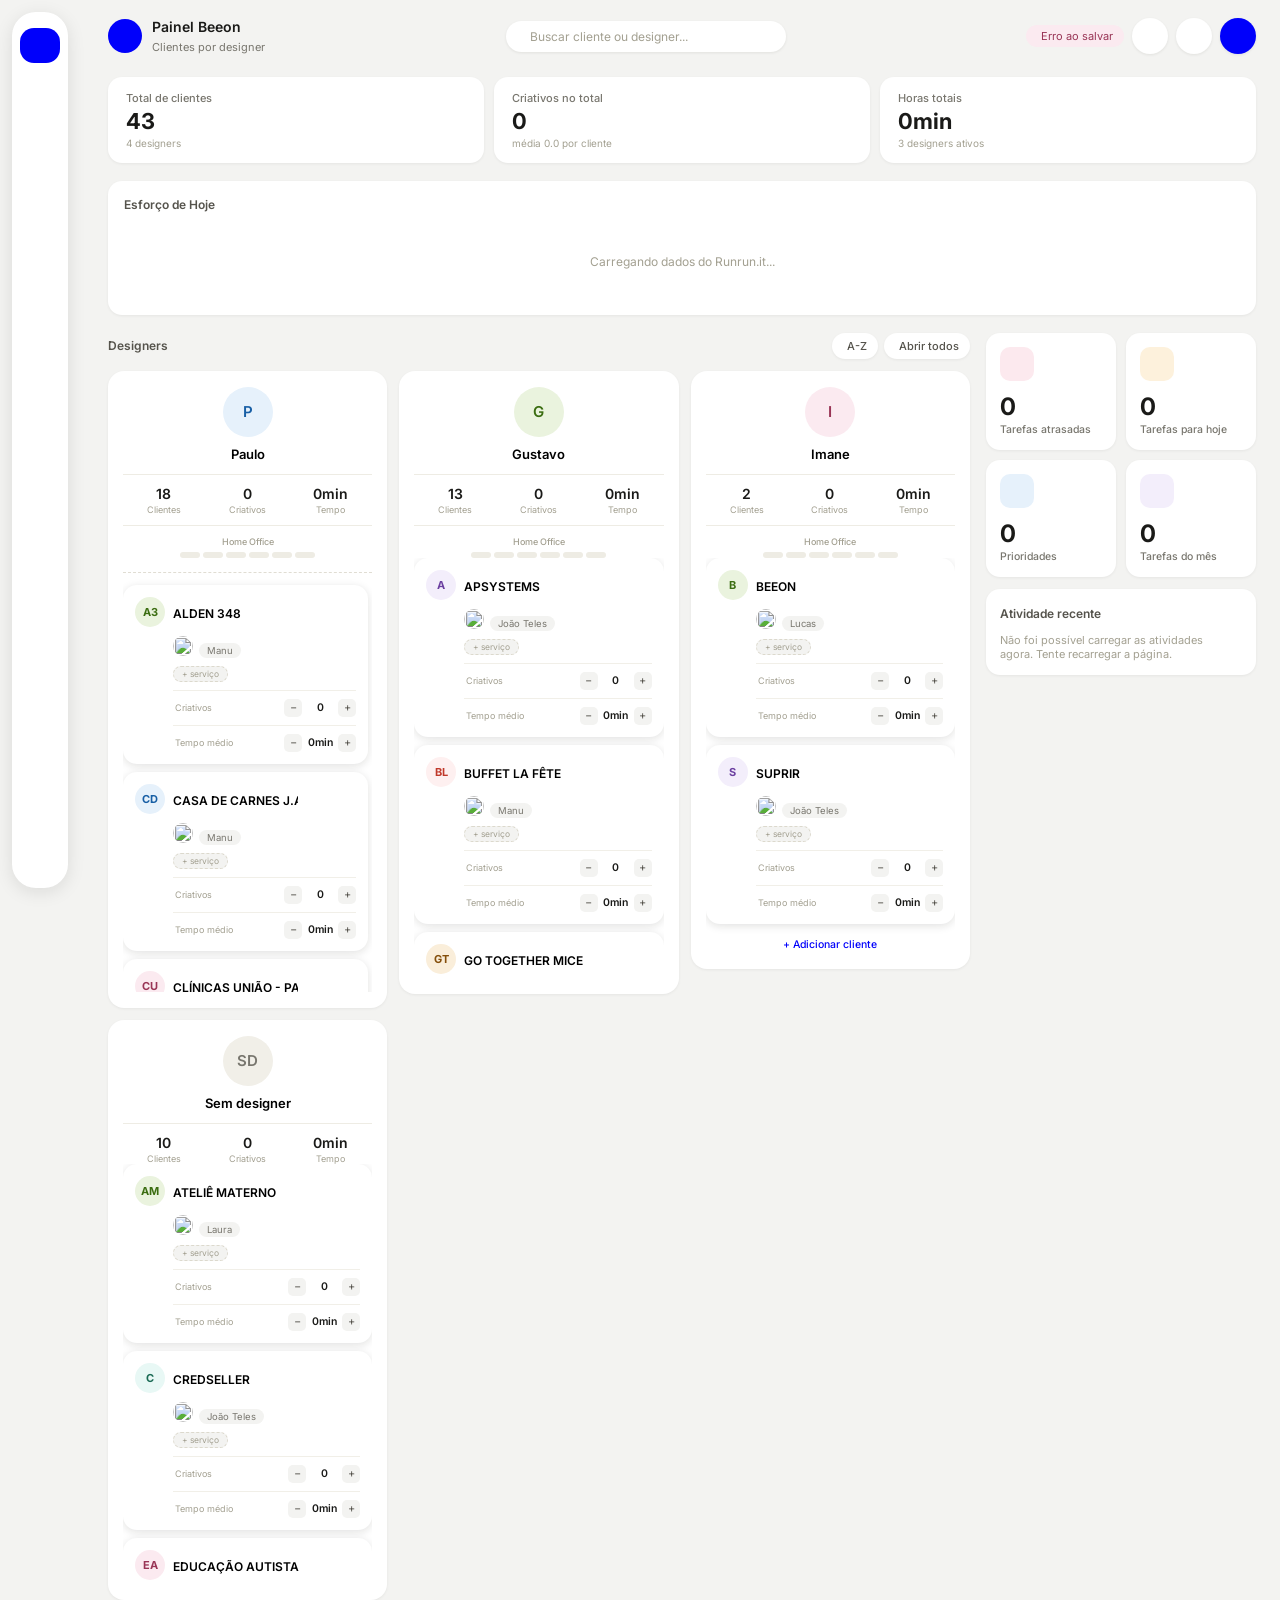
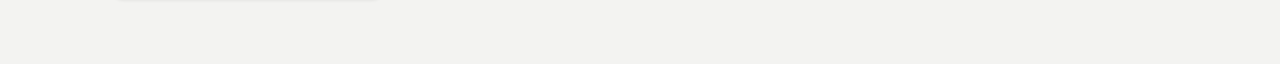
==== commit 16b0ebc4: "Update index.html" ====
--- a/index.html
+++ b/index.html
@@ -56,10 +56,10 @@
 
   <div class="kpi-grid" id="kpi-grid"></div>
 
-  <div class="esforco-diario-card">
-    <div class="section-title" style="margin-bottom:14px;">
-      <span>Esforço diário</span>
-      <span style="font-weight:400;color:#a3a091;font-size:11px;">Atrasadas + planejado pra hoje no Gantt</span>
+  <div class="esforco-diario-card" onclick="abrirTarefasModalGeral('esforco')">
+    <div class="section-title" style="margin-bottom:12px;">
+      <span>Esforço de Hoje</span>
+      <i class="ti ti-arrow-up-right runrun-kpi-arrow"></i>
     </div>
     <div id="esforco-diario-lista"></div>
   </div>
--- a/style.css
+++ b/style.css
@@ -35,8 +35,18 @@
 
   .content { padding: 0.8rem 1.5rem 4rem; }
 
-  .kpi-grid { display: grid; grid-template-columns: repeat(4, 1fr); gap: 10px; margin-bottom: 18px; }
+  .kpi-grid { display: grid; grid-template-columns: repeat(3, 1fr); gap: 10px; margin-bottom: 18px; }
   .kpi-card { background: #fff; border-radius: 14px; padding: 14px 18px; box-shadow: 0 1px 3px rgba(20,20,18,0.06); cursor: default; }
+  .esforco-diario-card { background: #fff; border-radius: 14px; box-shadow: 0 1px 3px rgba(20,20,18,0.06); padding: 16px; margin-bottom: 18px; }
+  .esforco-designer-row { display: flex; align-items: center; justify-content: space-between; padding: 10px 6px; cursor: pointer; border-radius: 10px; transition: background .15s; }
+  .esforco-designer-row:hover { background: #F8F7F4; }
+  .esforco-designer-left { display: flex; align-items: center; gap: 10px; }
+  .esforco-designer-avatar { width: 34px; height: 34px; border-radius: 50%; display: flex; align-items: center; justify-content: center; font-size: 13px; font-weight: 700; flex-shrink: 0; }
+  .esforco-designer-nome { font-size: 13px; font-weight: 600; }
+  .esforco-designer-right { display: flex; align-items: center; gap: 10px; }
+  .esforco-designer-tempo { font-size: 13px; font-weight: 700; color: #5A9A34; }
+  .esforco-chevron { font-size: 15px; color: #a3a091; transition: transform .2s; }
+  .esforco-designer-expand { padding: 6px 6px 10px; }
   .kpi-label { font-size: 11px; color: #78766e; margin-bottom: 5px; font-weight: 500; }
   .kpi-value { font-size: 22px; font-weight: 700; line-height: 1; }
   .kpi-sub { font-size: 10px; color: #a3a091; margin-top: 5px; }
@@ -127,10 +137,6 @@
   .runrun-kpi-arrow { font-size: 15px; color: #d3d1c7; }
   .runrun-kpi-num { font-size: 24px; font-weight: 700; line-height: 1; margin-bottom: 4px; }
   .runrun-kpi-label { font-size: 10.5px; color: #78766e; font-weight: 500; }
-  .runrun-kpi-esforco-row { display: flex; gap: 10px; margin-bottom: 4px; }
-  .runrun-kpi-esforco-item { display: flex; flex-direction: column; align-items: center; gap: 2px; }
-  .runrun-kpi-esforco-avatar { width: 24px; height: 24px; border-radius: 50%; display: flex; align-items: center; justify-content: center; font-size: 9px; font-weight: 700; }
-  .runrun-kpi-esforco-tempo { font-size: 10px; font-weight: 700; }
   .activity-card { background: #fff; border-radius: 14px; box-shadow: 0 1px 3px rgba(20,20,18,0.06); padding: 14px; }
   #activity-list { max-height: 280px; overflow-y: auto; padding-right: 4px; }
   .activity-item { display: flex; align-items: center; gap: 8px; padding: 7px 0; border-bottom: 1px solid #f1efe8; }
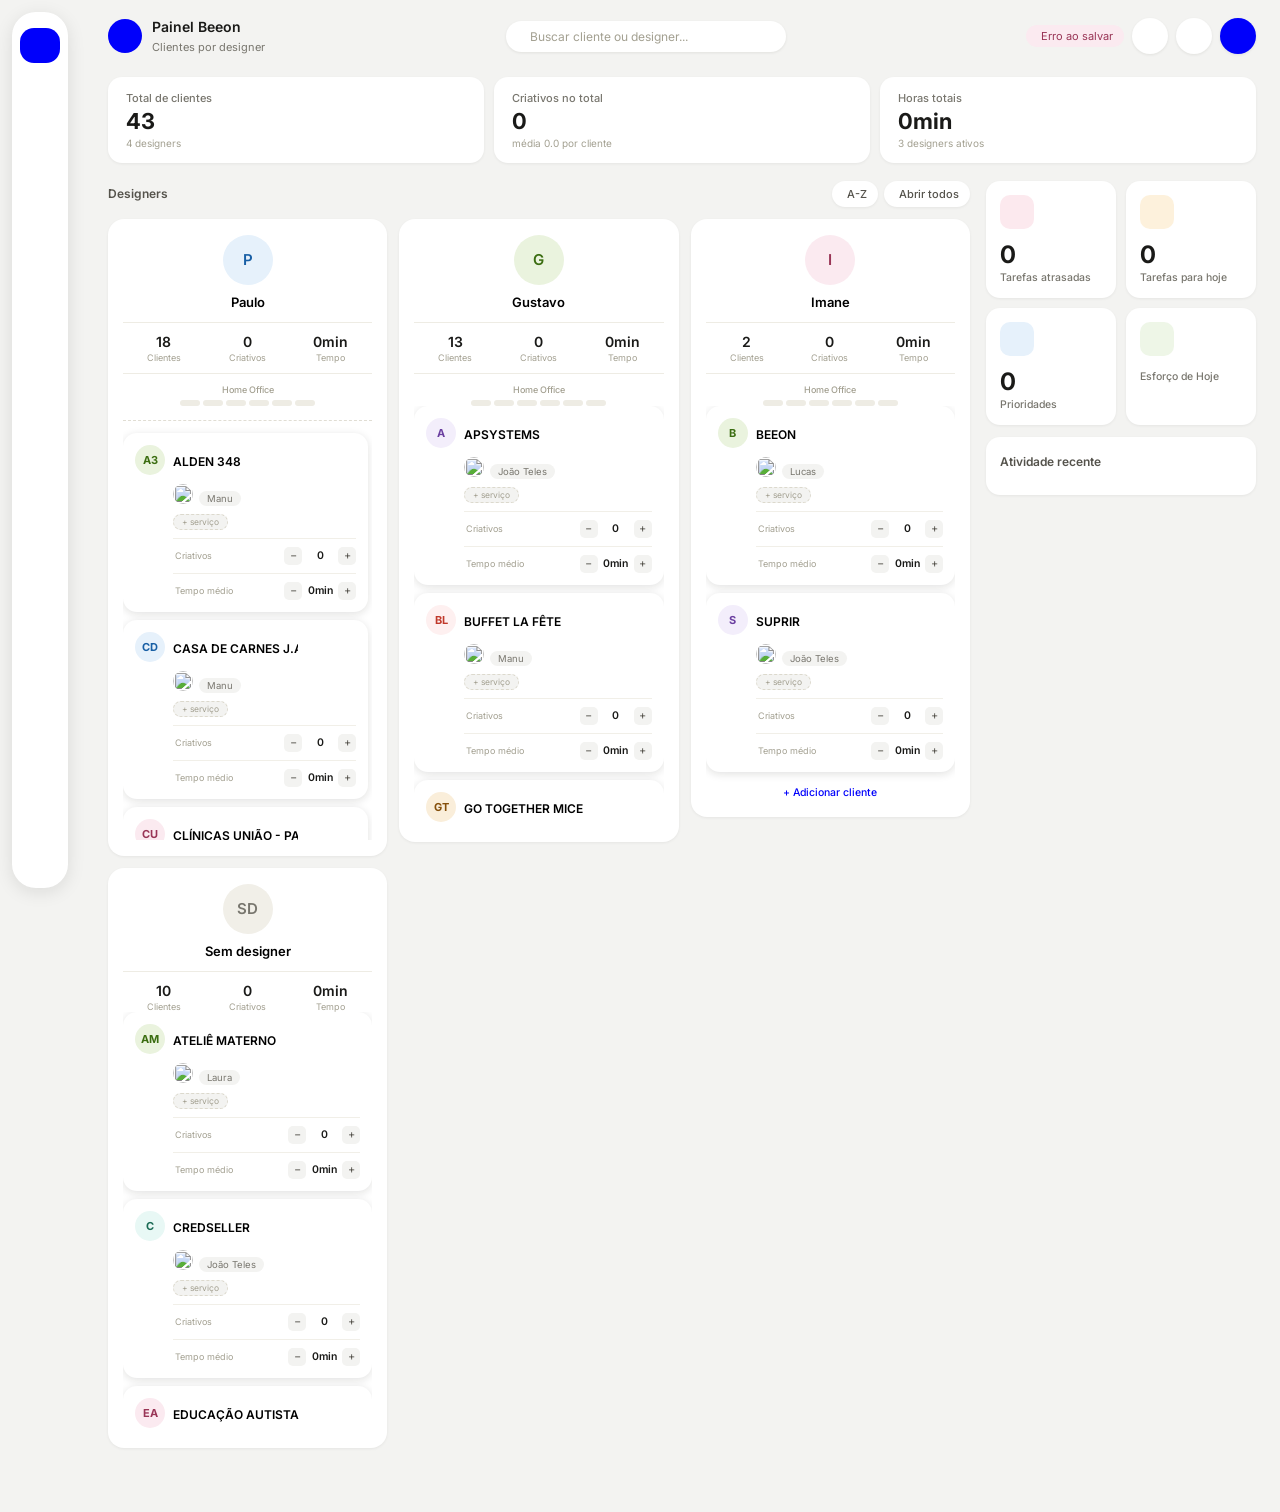
==== commit 4f896c69: "Update index.html" ====
--- a/index.html
+++ b/index.html
@@ -56,14 +56,6 @@
 
   <div class="kpi-grid" id="kpi-grid"></div>
 
-  <div class="esforco-diario-card" onclick="abrirTarefasModalGeral('esforco')">
-    <div class="section-title" style="margin-bottom:12px;">
-      <span>Esforço de Hoje</span>
-      <i class="ti ti-arrow-up-right runrun-kpi-arrow"></i>
-    </div>
-    <div id="esforco-diario-lista"></div>
-  </div>
-
   <div class="content-grid">
     <div>
       <div class="section-title">
@@ -102,13 +94,13 @@
           <div class="runrun-kpi-num" id="kpi-runrun-prioridades">–</div>
           <div class="runrun-kpi-label">Prioridades</div>
         </div>
-        <div class="runrun-kpi-card" onclick="abrirTarefasModalGeral('mes')">
-          <div class="runrun-kpi-top">
-            <div class="runrun-kpi-icon" style="background:#F3EEFB;color:#6B3FA0;"><i class="ti ti-calendar-stats"></i></div>
-            <i class="ti ti-arrow-up-right runrun-kpi-arrow"></i>
-          </div>
-          <div class="runrun-kpi-num" id="kpi-runrun-mes">–</div>
-          <div class="runrun-kpi-label">Tarefas do mês</div>
+        <div class="runrun-kpi-card" onclick="abrirTarefasModalGeral('esforco')">
+          <div class="runrun-kpi-top">
+            <div class="runrun-kpi-icon" style="background:#EEF6E7;color:#5A9A34;"><i class="ti ti-chart-bar"></i></div>
+            <i class="ti ti-arrow-up-right runrun-kpi-arrow"></i>
+          </div>
+          <div class="runrun-kpi-esforco-row" id="kpi-runrun-esforco"></div>
+          <div class="runrun-kpi-label">Esforço de Hoje</div>
         </div>
       </div>
       <div class="activity-card">
--- a/style.css
+++ b/style.css
@@ -37,16 +37,16 @@
 
   .kpi-grid { display: grid; grid-template-columns: repeat(3, 1fr); gap: 10px; margin-bottom: 18px; }
   .kpi-card { background: #fff; border-radius: 14px; padding: 14px 18px; box-shadow: 0 1px 3px rgba(20,20,18,0.06); cursor: default; }
-  .esforco-diario-card { background: #fff; border-radius: 14px; box-shadow: 0 1px 3px rgba(20,20,18,0.06); padding: 16px; margin-bottom: 18px; }
-  .esforco-designer-row { display: flex; align-items: center; justify-content: space-between; padding: 10px 6px; cursor: pointer; border-radius: 10px; transition: background .15s; }
-  .esforco-designer-row:hover { background: #F8F7F4; }
-  .esforco-designer-left { display: flex; align-items: center; gap: 10px; }
-  .esforco-designer-avatar { width: 34px; height: 34px; border-radius: 50%; display: flex; align-items: center; justify-content: center; font-size: 13px; font-weight: 700; flex-shrink: 0; }
+  .esforco-diario-card { background: #fff; border-radius: 14px; box-shadow: 0 1px 3px rgba(20,20,18,0.06); padding: 16px; margin-bottom: 18px; cursor: pointer; transition: box-shadow .15s, transform .15s; }
+  .esforco-diario-card:hover { box-shadow: 0 4px 14px rgba(20,20,18,0.1); transform: translateY(-1px); }
+  .esforco-designer-row-compacto { display: flex; align-items: center; justify-content: space-between; padding: 6px 2px; }
   .esforco-designer-nome { font-size: 13px; font-weight: 600; }
-  .esforco-designer-right { display: flex; align-items: center; gap: 10px; }
   .esforco-designer-tempo { font-size: 13px; font-weight: 700; color: #5A9A34; }
-  .esforco-chevron { font-size: 15px; color: #a3a091; transition: transform .2s; }
-  .esforco-designer-expand { padding: 6px 6px 10px; }
+  .esforco-modal-tira { display: flex; gap: 10px; margin-bottom: 18px; }
+  .esforco-modal-tira-item { flex: 1; background: #FAF9F7; border-radius: 14px; padding: 14px 10px; display: flex; flex-direction: column; align-items: center; gap: 6px; }
+  .esforco-modal-tira-avatar { width: 44px; height: 44px; border-radius: 50%; display: flex; align-items: center; justify-content: center; font-size: 18px; font-weight: 700; }
+  .esforco-modal-tira-nome { font-size: 12px; font-weight: 600; }
+  .esforco-modal-tira-tempo { font-size: 12px; font-weight: 700; color: #5A9A34; }
   .kpi-label { font-size: 11px; color: #78766e; margin-bottom: 5px; font-weight: 500; }
   .kpi-value { font-size: 22px; font-weight: 700; line-height: 1; }
   .kpi-sub { font-size: 10px; color: #a3a091; margin-top: 5px; }
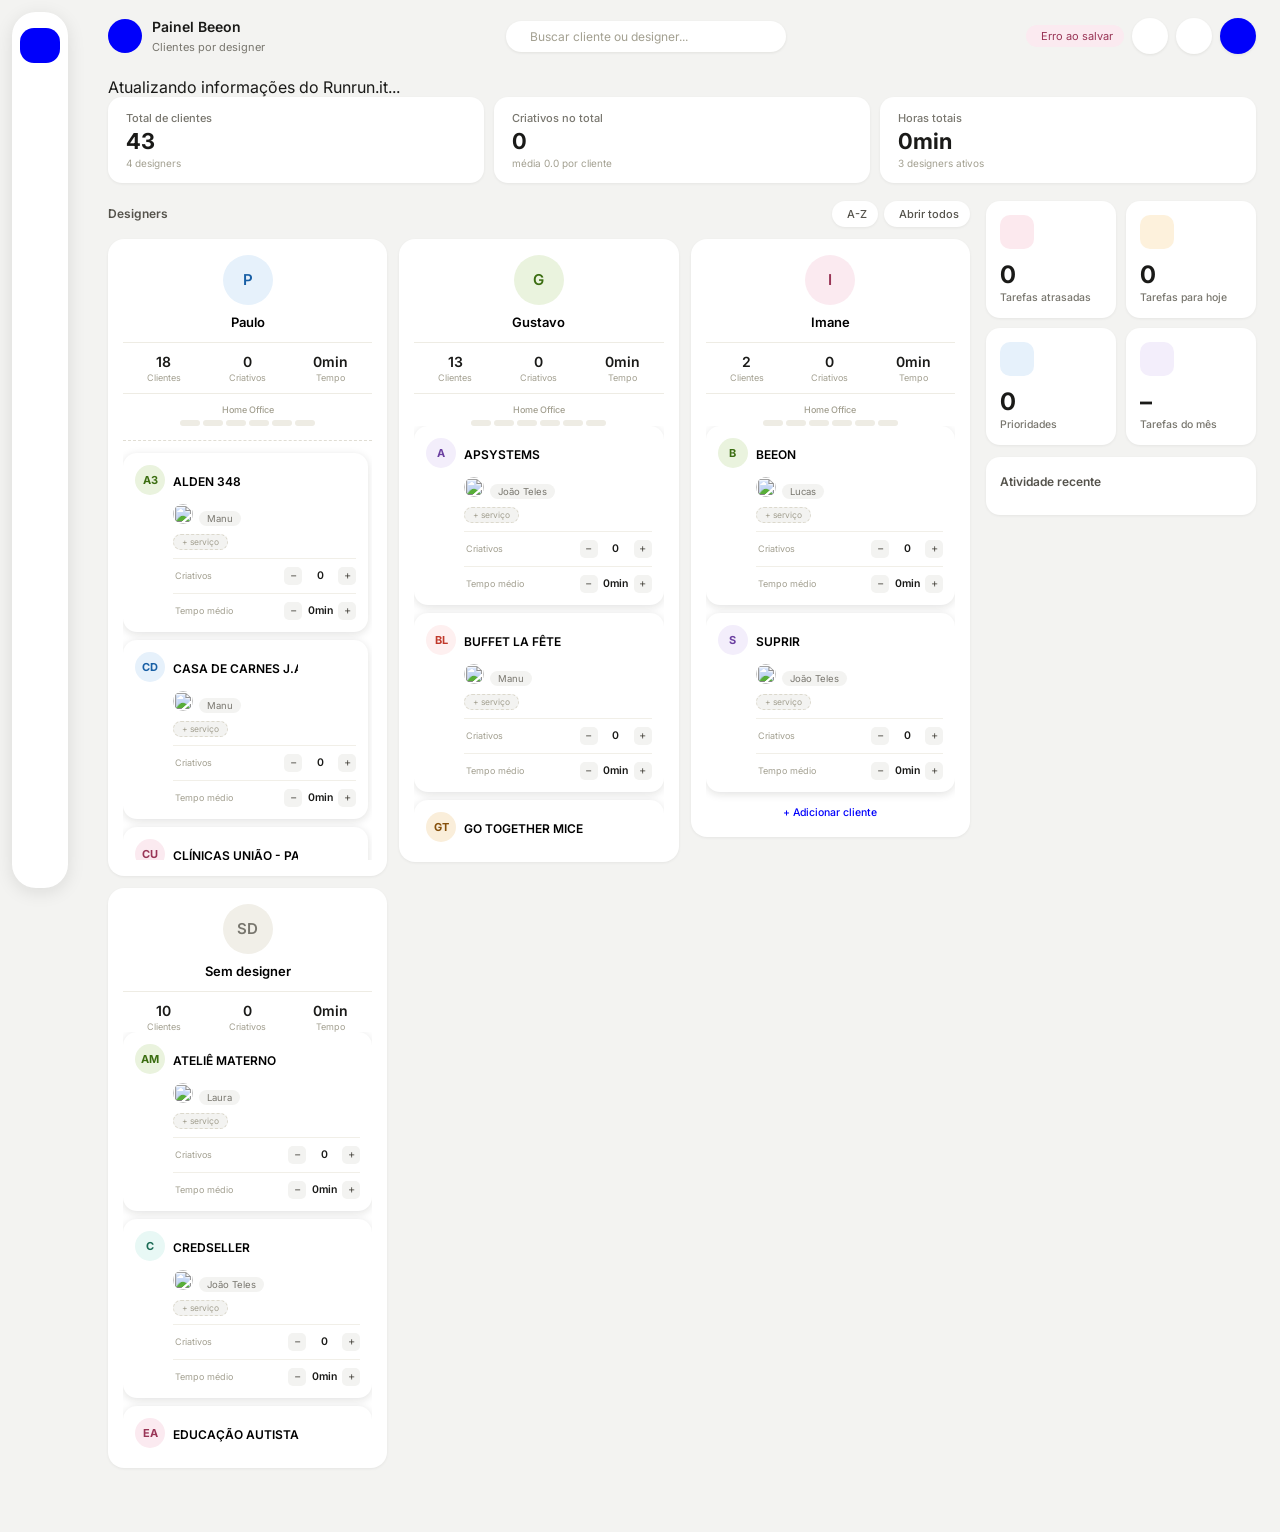
==== commit e74db3b0: "Update index.html" ====
--- a/index.html
+++ b/index.html
@@ -54,6 +54,11 @@
 
   <div class="page active" id="page-designers">
 
+  <div class="loading-banner hidden" id="runrun-loading-banner">
+    <div class="loading-spin"></div>
+    Atualizando informações do Runrun.it...
+  </div>
+
   <div class="kpi-grid" id="kpi-grid"></div>
 
   <div class="content-grid">
@@ -94,13 +99,13 @@
           <div class="runrun-kpi-num" id="kpi-runrun-prioridades">–</div>
           <div class="runrun-kpi-label">Prioridades</div>
         </div>
-        <div class="runrun-kpi-card" onclick="abrirTarefasModalGeral('esforco')">
-          <div class="runrun-kpi-top">
-            <div class="runrun-kpi-icon" style="background:#EEF6E7;color:#5A9A34;"><i class="ti ti-chart-bar"></i></div>
-            <i class="ti ti-arrow-up-right runrun-kpi-arrow"></i>
-          </div>
-          <div class="runrun-kpi-esforco-row" id="kpi-runrun-esforco"></div>
-          <div class="runrun-kpi-label">Esforço de Hoje</div>
+        <div class="runrun-kpi-card" onclick="abrirTarefasModalGeral('mes')">
+          <div class="runrun-kpi-top">
+            <div class="runrun-kpi-icon" style="background:#F3EEFB;color:#6B3FA0;"><i class="ti ti-calendar-stats"></i></div>
+            <i class="ti ti-arrow-up-right runrun-kpi-arrow"></i>
+          </div>
+          <div class="runrun-kpi-num" id="kpi-runrun-mes">–</div>
+          <div class="runrun-kpi-label">Tarefas do mês</div>
         </div>
       </div>
       <div class="activity-card">
--- a/style.css
+++ b/style.css
@@ -37,13 +37,14 @@
 
   .kpi-grid { display: grid; grid-template-columns: repeat(3, 1fr); gap: 10px; margin-bottom: 18px; }
   .kpi-card { background: #fff; border-radius: 14px; padding: 14px 18px; box-shadow: 0 1px 3px rgba(20,20,18,0.06); cursor: default; }
-  .esforco-diario-card { background: #fff; border-radius: 14px; box-shadow: 0 1px 3px rgba(20,20,18,0.06); padding: 16px; margin-bottom: 18px; cursor: pointer; transition: box-shadow .15s, transform .15s; }
-  .esforco-diario-card:hover { box-shadow: 0 4px 14px rgba(20,20,18,0.1); transform: translateY(-1px); }
-  .esforco-designer-row-compacto { display: flex; align-items: center; justify-content: space-between; padding: 6px 2px; }
-  .esforco-designer-nome { font-size: 13px; font-weight: 600; }
-  .esforco-designer-tempo { font-size: 13px; font-weight: 700; color: #5A9A34; }
+  .runrun-kpi-esforco-row { display: flex; gap: 10px; margin-bottom: 4px; }
+  .runrun-kpi-esforco-item { display: flex; flex-direction: column; align-items: center; gap: 2px; }
+  .runrun-kpi-esforco-avatar { width: 24px; height: 24px; border-radius: 50%; display: flex; align-items: center; justify-content: center; font-size: 9px; font-weight: 700; }
+  .runrun-kpi-esforco-tempo { font-size: 10px; font-weight: 700; }
   .esforco-modal-tira { display: flex; gap: 10px; margin-bottom: 18px; }
-  .esforco-modal-tira-item { flex: 1; background: #FAF9F7; border-radius: 14px; padding: 14px 10px; display: flex; flex-direction: column; align-items: center; gap: 6px; }
+  .esforco-modal-tira-item { flex: 1; background: #FAF9F7; border-radius: 14px; padding: 14px 10px; display: flex; flex-direction: column; align-items: center; gap: 6px; cursor: pointer; border: 2px solid transparent; transition: border-color .15s, background .15s; }
+  .esforco-modal-tira-item:hover { background: #F3F1EC; }
+  .esforco-modal-tira-item.selecionado { border-color: #0000FB; background: #E6F1FB; }
   .esforco-modal-tira-avatar { width: 44px; height: 44px; border-radius: 50%; display: flex; align-items: center; justify-content: center; font-size: 18px; font-weight: 700; }
   .esforco-modal-tira-nome { font-size: 12px; font-weight: 600; }
   .esforco-modal-tira-tempo { font-size: 12px; font-weight: 700; color: #5A9A34; }
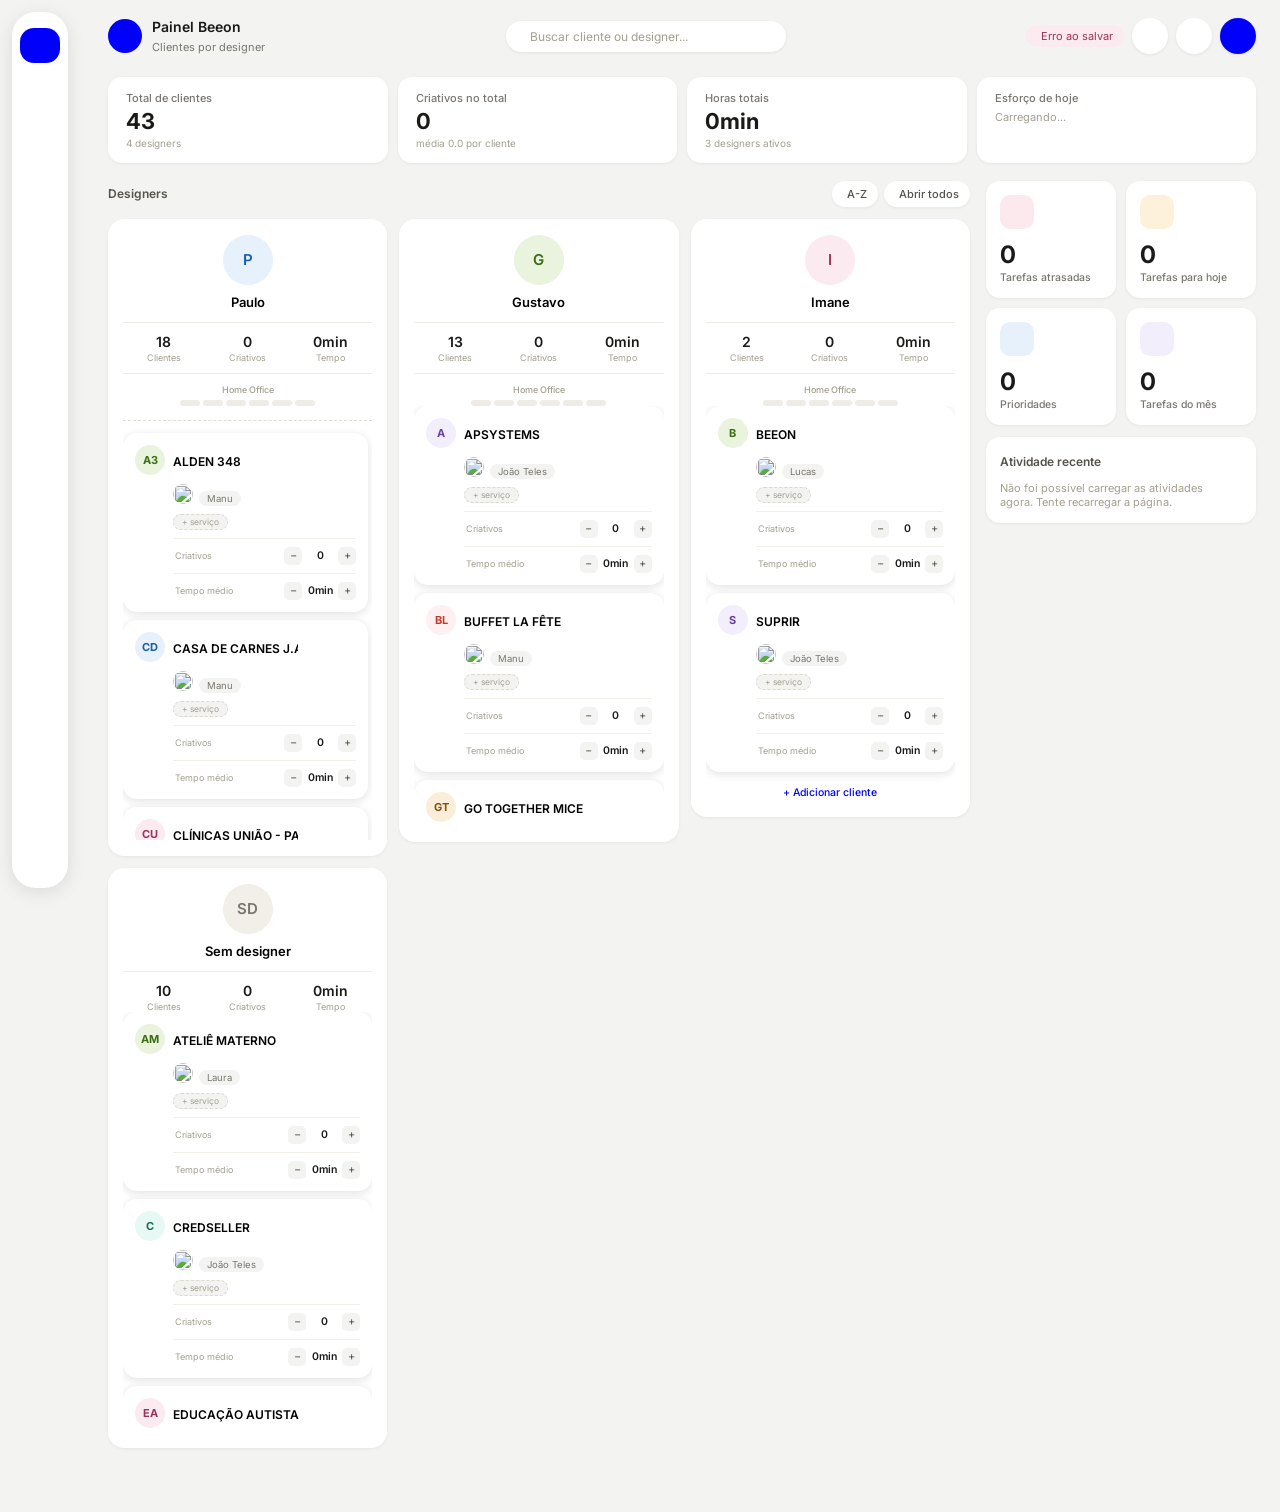
==== commit 5bef51d9: "Update index.html" ====
--- a/index.html
+++ b/index.html
@@ -3,6 +3,7 @@
 <head>
 <meta charset="UTF-8">
 <title>Painel Beeon — Clientes por Designer</title>
+<link rel="icon" href="data:image/svg+xml,<svg xmlns=%22http://www.w3.org/2000/svg%22 viewBox=%220 0 100 100%22><text y=%22.9em%22 font-size=%2290%22>🐝</text></svg>">
 <link rel="preconnect" href="https://fonts.googleapis.com">
 <link rel="stylesheet" href="https://fonts.googleapis.com/css2?family=Inter:wght@400;500;600;700&display=swap">
 <link rel="stylesheet" href="https://cdn.jsdelivr.net/npm/@tabler/icons-webfont@latest/dist/tabler-icons.min.css">
--- a/style.css
+++ b/style.css
@@ -35,8 +35,18 @@
 
   .content { padding: 0.8rem 1.5rem 4rem; }
 
-  .kpi-grid { display: grid; grid-template-columns: repeat(3, 1fr); gap: 10px; margin-bottom: 18px; }
+  .kpi-grid { display: grid; grid-template-columns: repeat(4, 1fr); gap: 10px; margin-bottom: 18px; }
   .kpi-card { background: #fff; border-radius: 14px; padding: 14px 18px; box-shadow: 0 1px 3px rgba(20,20,18,0.06); cursor: default; }
+  .kpi-card.clicavel { cursor: pointer; transition: box-shadow .15s, transform .15s; }
+  .kpi-card.clicavel:hover { box-shadow: 0 4px 14px rgba(20,20,18,0.1); transform: translateY(-1px); }
+  .kpi-esforco-designers { margin-top: 4px; display: flex; gap: 18px; }
+  .kpi-esforco-designer-col { display: flex; flex-direction: column; }
+  .kpi-esforco-designer-valor { font-size: 15px; font-weight: 700; }
+  .kpi-esforco-designer-nome { font-size: 10px; color: #a3a091; margin-top: 2px; }
+  .loading-banner { display: flex; align-items: center; justify-content: center; gap: 8px; background: #0000FB; color: #fff; font-size: 12px; font-weight: 600; padding: 10px; border-radius: 12px; margin-bottom: 14px; transition: opacity .35s, transform .35s, max-height .35s; overflow: hidden; }
+  .loading-banner.hidden { opacity: 0; transform: translateY(-8px); max-height: 0; padding-top: 0; padding-bottom: 0; margin-bottom: 0; pointer-events: none; }
+  .loading-spin { width: 13px; height: 13px; border-radius: 50%; border: 2px solid rgba(255,255,255,0.4); border-top-color: #fff; animation: loading-girar .7s linear infinite; flex-shrink: 0; }
+  @keyframes loading-girar { to { transform: rotate(360deg); } }
   .runrun-kpi-esforco-row { display: flex; gap: 10px; margin-bottom: 4px; }
   .runrun-kpi-esforco-item { display: flex; flex-direction: column; align-items: center; gap: 2px; }
   .runrun-kpi-esforco-avatar { width: 24px; height: 24px; border-radius: 50%; display: flex; align-items: center; justify-content: center; font-size: 9px; font-weight: 700; }
@@ -48,6 +58,7 @@
   .esforco-modal-tira-avatar { width: 44px; height: 44px; border-radius: 50%; display: flex; align-items: center; justify-content: center; font-size: 18px; font-weight: 700; }
   .esforco-modal-tira-nome { font-size: 12px; font-weight: 600; }
   .esforco-modal-tira-tempo { font-size: 12px; font-weight: 700; color: #5A9A34; }
+  .esforco-modal-tira-qtd { font-size: 10px; color: #a3a091; }
   .kpi-label { font-size: 11px; color: #78766e; margin-bottom: 5px; font-weight: 500; }
   .kpi-value { font-size: 22px; font-weight: 700; line-height: 1; }
   .kpi-sub { font-size: 10px; color: #a3a091; margin-top: 5px; }
@@ -169,7 +180,7 @@
   .search-overlay.hidden { display: none; }
   .client-detail-overlay { position: fixed; inset: 0; background: rgba(0,0,0,0.45); display: flex; align-items: center; justify-content: center; z-index: 1100; }
   .client-detail-overlay.hidden { display: none; }
-  .client-detail-box { background: #F3F3F1; border-radius: 20px; width: 94vw; height: 92vh; max-width: 1100px; overflow-y: auto; padding: 24px; position: relative; }
+  .client-detail-box { background: #fff; border-radius: 20px; width: 94vw; height: 92vh; max-width: 1100px; overflow-y: auto; padding: 24px; position: relative; }
   .client-detail-close { position: absolute; top: 18px; right: 18px; width: 36px; height: 36px; border-radius: 50%; background: #fff; box-shadow: 0 1px 3px rgba(20,20,18,0.1); border: none; cursor: pointer; font-size: 16px; }
   .tarefas-modal-box { max-width: 720px; }
   .tarefas-modal-header { display: flex; align-items: center; gap: 12px; margin-bottom: 20px; }
@@ -180,7 +191,7 @@
   .tarefas-tab { flex: 1; border: none; background: none; padding: 10px 12px; border-radius: 10px; font-size: 12.5px; font-weight: 600; cursor: pointer; color: #78766e; transition: background .15s, color .15s; }
   .tarefas-tab.active { background: #fff; color: #1a1a18; box-shadow: 0 1px 3px rgba(20,20,18,0.1); }
   .tarefas-tab .tarefas-tab-count { font-weight: 700; }
-  .tarefas-lista-item { background: #fff; border-radius: 14px; padding: 14px 16px; margin-bottom: 10px; display: flex; align-items: center; justify-content: space-between; gap: 12px; box-shadow: 0 2px 8px rgba(20,20,18,0.06); }
+  .tarefas-lista-item { background: #fff; border-radius: 14px; padding: 14px 16px; margin-bottom: 10px; display: flex; align-items: center; justify-content: space-between; gap: 12px; box-shadow: 0 3px 10px rgba(20,20,18,0.09); border: 1px solid #f1efe8; }
   .tarefas-lista-item-info { min-width: 0; }
   .tarefas-lista-item-titulo { font-size: 13px; font-weight: 600; margin-bottom: 7px; overflow: hidden; text-overflow: ellipsis; white-space: nowrap; display: flex; align-items: center; gap: 5px; }
   .tarefas-lista-item-badges { display: flex; align-items: center; gap: 6px; flex-wrap: wrap; }
@@ -192,6 +203,16 @@
   .tarefas-lista-item-link { flex-shrink: 0; width: 28px; height: 28px; border-radius: 50%; background: #F3F3F1; display: flex; align-items: center; justify-content: center; color: #55534c; text-decoration: none; font-size: 13px; }
   .tarefas-lista-item-link:hover { background: #E6F1FB; color: #0000FB; }
   .tarefas-lista-vazio { font-size: 12px; color: #a3a091; text-align: center; padding: 30px 0; }
+  .cliente-info-grid { display: flex; flex-direction: column; gap: 10px; margin-bottom: 20px; }
+  .cliente-info-card { background: #FAF9F7; border-radius: 14px; padding: 14px 16px; box-shadow: 0 2px 8px rgba(20,20,18,0.05); }
+  .cliente-info-pessoa { display: flex; align-items: center; gap: 10px; margin-bottom: 10px; }
+  .cliente-info-avatar { width: 34px; height: 34px; border-radius: 50%; display: flex; align-items: center; justify-content: center; font-size: 13px; font-weight: 700; flex-shrink: 0; }
+  .cliente-info-pessoa-label { font-size: 9.5px; color: #a3a091; }
+  .cliente-info-pessoa-nome { font-size: 12.5px; font-weight: 600; }
+  .cliente-info-stats { display: flex; gap: 20px; margin-bottom: 8px; }
+  .cliente-info-stat-num { font-size: 15px; font-weight: 700; }
+  .cliente-info-stat-label { font-size: 9.5px; color: #a3a091; margin-top: 1px; }
+  .cliente-info-tags { display: flex; flex-wrap: wrap; gap: 6px; }
   .dstat-clicavel { cursor: pointer; border-radius: 10px; transition: background .15s; padding: 4px 6px; margin: -4px -6px; }
   .dstat-clicavel:hover { background: rgba(0,0,0,0.05); }
   .client-tarefas-badge { font-size: 9.5px; font-weight: 600; color: #185FA5; background: #E6F1FB; padding: 2px 8px; border-radius: 8px; display: inline-flex; align-items: center; gap: 4px; margin-top: 8px; margin-left: 38px; }
